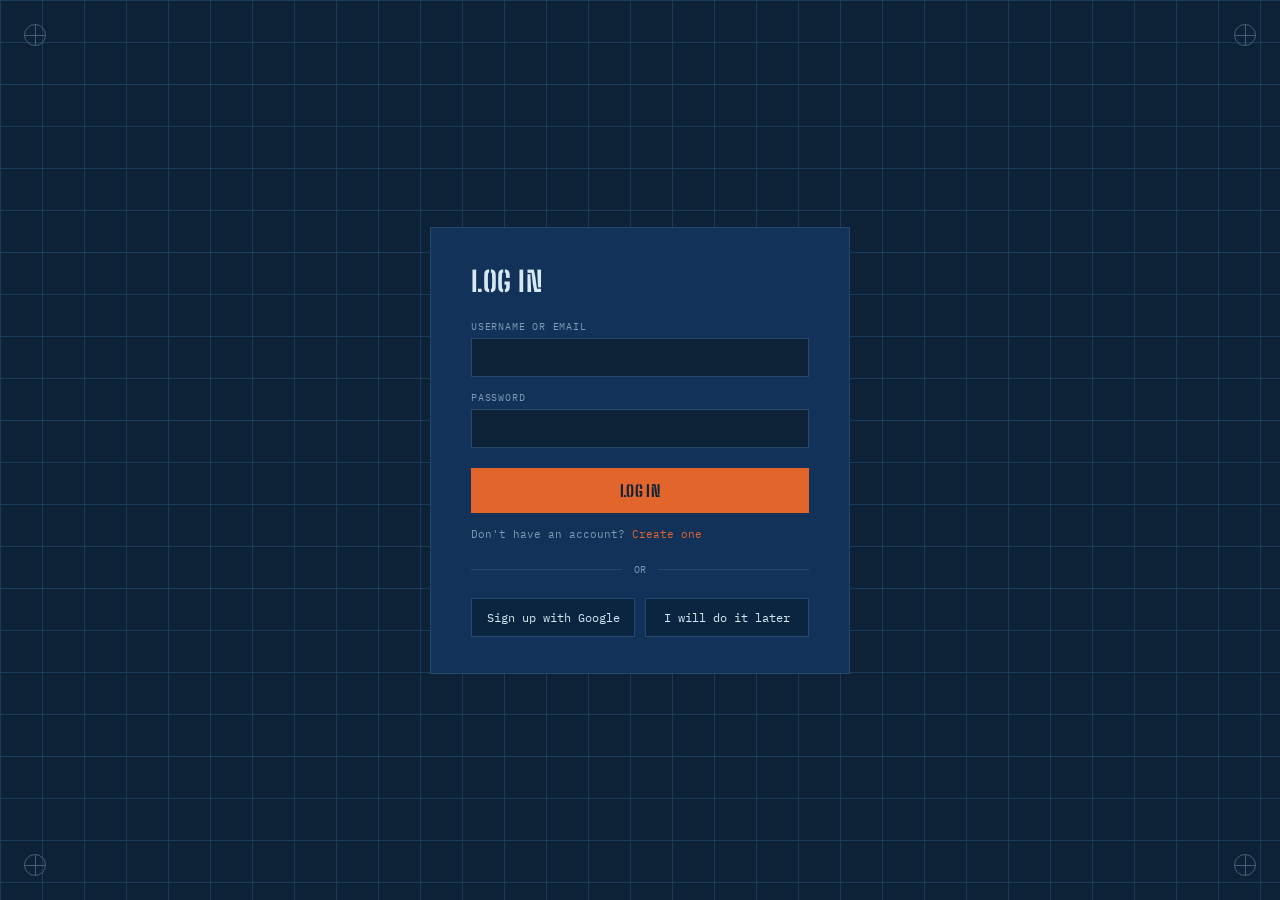
==== templates/login.html @ 5da2d02b "Ready for live deployment - updated app.py, requirements, templates, static files, and added new aut" ====
<!DOCTYPE html>
<html lang="en">
<head>
  <meta charset="UTF-8">
  <title>Log In — Star Chart Draft</title>

  <link rel="preconnect" href="https://fonts.googleapis.com">
  <link href="https://fonts.googleapis.com/css2?family=Big+Shoulders+Stencil+Text:wght@600;800&family=IBM+Plex+Mono:ital,wght@0,400;0,500;0,600;1,400&display=swap" rel="stylesheet">

  <style>
        :root{
      --ink:#0d2237;
      --sheet:#12325a;
      --sheet-2:#0b2440;
      --gridline:#26496e;
      --gridline-soft:#1a3a5c;
      --cyan:#d7e8f2;
      --cyan-dim:#7d9bb3;
      --grease:#e2652c;
      --grease-dim:#8a4526;
      --error:#e2652c;
    }
    *{ box-sizing:border-box; }
    body{
      margin:0; min-height:100vh;
      background:
        linear-gradient(var(--gridline-soft) 1px, transparent 1px),
        linear-gradient(90deg, var(--gridline-soft) 1px, transparent 1px),
        var(--ink);
      background-size:42px 42px;
      color:var(--cyan); font-family:'IBM Plex Mono', monospace;
      display:flex; align-items:center; justify-content:center;
      position:relative;
    }

    .reg-mark{
      position:absolute; width:22px; height:22px; opacity:.5;
      border:1px solid var(--cyan-dim); border-radius:50%;
    }
    .reg-mark::before, .reg-mark::after{ content:''; position:absolute; background:var(--cyan-dim); }
    .reg-mark::before{ width:100%; height:1px; top:50%; }
    .reg-mark::after{ width:1px; height:100%; left:50%; }
    .reg-tl{ top:24px; left:24px; }
    .reg-tr{ top:24px; right:24px; }
    .reg-bl{ bottom:24px; left:24px; }
    .reg-br{ bottom:24px; right:24px; }

    .card{
      width:420px; max-width:90vw; background:var(--sheet);
      border:1px solid var(--gridline); padding:36px 40px;
    }
    .card h1{
      font-family:'Big Shoulders Stencil Text', sans-serif; font-weight:800;
      text-transform:uppercase; letter-spacing:.02em; font-size:28px;
      margin:0 0 22px; color:var(--cyan);
    }
    label{
      display:block; font-size:10px; text-transform:uppercase; letter-spacing:.08em;
      color:var(--cyan-dim); margin:14px 0 5px;
    }
    label:first-of-type{ margin-top:0; }
    input[type=text], input[type=password], input[type=email]{
      width:100%; padding:10px 11px; background:var(--ink);
      border:1px solid var(--gridline); color:var(--cyan);
      font-family:'IBM Plex Mono', monospace; font-size:13px;
    }
    input:focus{ outline:none; border-color:var(--grease); }

    .error-line{
      display:none; margin-top:14px; padding:9px 11px;
      border:1px solid var(--error); color:var(--error); font-size:11px;
    }
    .error-line.show{ display:block; }

    .submit-btn{
      width:100%; margin-top:20px; padding:13px; border:none; cursor:pointer;
      background:var(--grease); color:var(--ink);
      font-family:'Big Shoulders Stencil Text', sans-serif; font-weight:800;
      font-size:16px; letter-spacing:.03em; text-transform:uppercase;
    }
    .submit-btn:hover{ background:#f07a44; }
    .submit-btn:disabled{ opacity:.5; cursor:wait; }

    .switch-line{ margin-top:14px; font-size:11px; color:var(--cyan-dim); text-align:left; }
    .switch-line a{ color:var(--grease); text-decoration:none; cursor:pointer; }
    .switch-line a:hover{ text-decoration:underline; }

    .divider{ display:flex; align-items:center; gap:12px; margin:22px 0; }
    .divider .line{ flex:1; height:1px; background:var(--gridline); }
    .divider span{ font-size:10px; color:var(--cyan-dim); text-transform:uppercase; }

    .google-btn, .guest-btn{
      width:100%; padding:11px; border:1px solid var(--gridline); background:var(--sheet-2);
      color:var(--cyan); font-family:'IBM Plex Mono',monospace; font-size:12px;
      cursor:pointer; display:flex; align-items:center; justify-content:center; gap:8px;
      text-decoration:none;
    }
    .google-btn:hover{ border-color:var(--grease-dim); }
    .guest-btn:hover{ border-color:var(--grease-dim); }
    .stack{ display:flex; gap:10px; margin-top:10px; }
    .stack > *{ flex:1; margin-top:0; }
  </style>
</head>
<body>

  <div class="reg-mark reg-tl"></div>
  <div class="reg-mark reg-tr"></div>
  <div class="reg-mark reg-bl"></div>
  <div class="reg-mark reg-br"></div>

  <div class="card">
    <h1 id="form-title">Create Account</h1>

    <form id="auth-form" onsubmit="event.preventDefault(); submitAuth();">
      <div id="register-fields">
        <label>First Name</label>
        <input type="text" id="first_name" autocomplete="given-name">

        <label>Last Name</label>
        <input type="text" id="last_name" autocomplete="family-name">
      </div>

      <label id="identifier-label">Email</label>
      <input type="text" id="identifier" autocomplete="username" required>

      <label>Password</label>
      <input type="password" id="password" autocomplete="current-password" required>

      <div class="error-line" id="error-line"></div>

      <button type="submit" class="submit-btn" id="submit-btn">Create Account</button>
    </form>

    <div class="switch-line" id="switch-line">
      Already have an account? <a onclick="setMode('login')">Log in</a>
    </div>

    <div class="divider"><div class="line"></div><span>or</span><div class="line"></div></div>

    <div class="stack">
      <a href="/login/google" class="google-btn">
        Sign up with Google
      </a>
      <a href="/" class="guest-btn">I will do it later</a>
    </div>
  </div>

<script>
  // ?mode=register opens the page directly in "create account" view
  let mode = new URLSearchParams(window.location.search).get('mode') === 'register' ? 'register' : 'login';

  function setMode(next){
    mode = next;
    const title = document.getElementById('form-title');
    const submitBtn = document.getElementById('submit-btn');
    const switchLine = document.getElementById('switch-line');
    const registerFields = document.getElementById('register-fields');
    const identifierLabel = document.getElementById('identifier-label');
    document.getElementById('error-line').classList.remove('show');

    if(mode === 'register'){
      title.textContent = 'Create Account';
      submitBtn.textContent = 'Create Account';
      identifierLabel.textContent = 'Email';
      registerFields.style.display = '';
      switchLine.innerHTML = 'Already have an account? <a onclick="setMode(\'login\')">Log in</a>';
    } else {
      title.textContent = 'Log In';
      submitBtn.textContent = 'Log In';
      identifierLabel.textContent = 'Username or Email';
      registerFields.style.display = 'none';
      switchLine.innerHTML = "Don't have an account? <a onclick=\"setMode('register')\">Create one</a>";
    }
  }

  function submitAuth(){
    const identifier = document.getElementById('identifier').value.trim();
    const password = document.getElementById('password').value;
    const errorLine = document.getElementById('error-line');
    const submitBtn = document.getElementById('submit-btn');
    errorLine.classList.remove('show');

    const formData = new FormData();
    let url;

    if(mode === 'register'){
      const firstName = document.getElementById('first_name').value.trim();
      if(!firstName || !identifier || !password){
        errorLine.textContent = 'First name, email, and password are required.';
        errorLine.classList.add('show');
        return;
      }
      url = '/register';
      formData.append('first_name', firstName);
      formData.append('last_name', document.getElementById('last_name').value.trim());
      formData.append('email', identifier);
      formData.append('password', password);
    } else {
      if(!identifier || !password){
        errorLine.textContent = 'Enter username/email and password.';
        errorLine.classList.add('show');
        return;
      }
      url = '/login';
      formData.append('username', identifier); // backend accepts both username and email in this field
      formData.append('password', password);
    }

    submitBtn.disabled = true;

    fetch(url, { method: 'POST', body: formData })
      .then(res => res.json())
      .then(data => {
        submitBtn.disabled = false;
        if(data.error){
          errorLine.textContent = data.error;
          errorLine.classList.add('show');
        } else {
          window.location.href = '/';
        }
      })
      .catch(() => {
        submitBtn.disabled = false;
        errorLine.textContent = 'Error connecting to server.';
        errorLine.classList.add('show');
      });
  }

  setMode(mode);
</script>
</body>
</html>
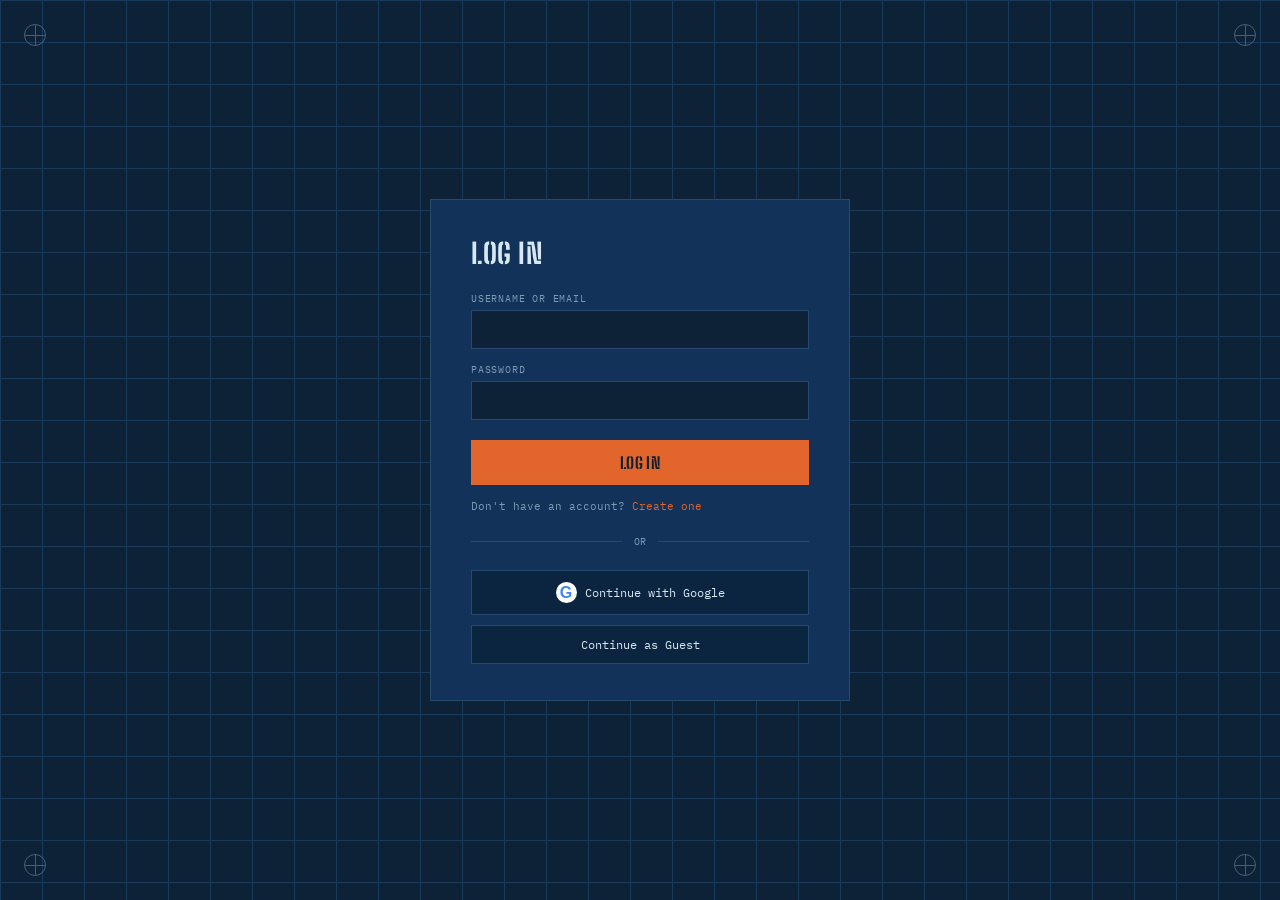
==== commit 991ead50: "Updated functions" ====
--- a/templates/login.html
+++ b/templates/login.html
@@ -2,13 +2,12 @@
 <html lang="en">
 <head>
   <meta charset="UTF-8">
+  <meta name="viewport" content="width=device-width, initial-scale=1">
   <title>Log In — Star Chart Draft</title>
-
   <link rel="preconnect" href="https://fonts.googleapis.com">
   <link href="https://fonts.googleapis.com/css2?family=Big+Shoulders+Stencil+Text:wght@600;800&family=IBM+Plex+Mono:ital,wght@0,400;0,500;0,600;1,400&display=swap" rel="stylesheet">
-
   <style>
-        :root{
+    :root{
       --ink:#0d2237;
       --sheet:#12325a;
       --sheet-2:#0b2440;
@@ -20,156 +19,109 @@
       --grease-dim:#8a4526;
       --error:#e2652c;
     }
-    *{ box-sizing:border-box; }
+    *{box-sizing:border-box}
     body{
-      margin:0; min-height:100vh;
-      background:
-        linear-gradient(var(--gridline-soft) 1px, transparent 1px),
-        linear-gradient(90deg, var(--gridline-soft) 1px, transparent 1px),
-        var(--ink);
+      margin:0;
+      min-height:100vh;
+      background:linear-gradient(var(--gridline-soft) 1px,transparent 1px),linear-gradient(90deg,var(--gridline-soft) 1px,transparent 1px),var(--ink);
       background-size:42px 42px;
-      color:var(--cyan); font-family:'IBM Plex Mono', monospace;
-      display:flex; align-items:center; justify-content:center;
+      color:var(--cyan);
+      font-family:'IBM Plex Mono',monospace;
+      display:flex;
+      align-items:center;
+      justify-content:center;
       position:relative;
+      padding:24px 0;
     }
-
-    .reg-mark{
-      position:absolute; width:22px; height:22px; opacity:.5;
-      border:1px solid var(--cyan-dim); border-radius:50%;
-    }
-    .reg-mark::before, .reg-mark::after{ content:''; position:absolute; background:var(--cyan-dim); }
-    .reg-mark::before{ width:100%; height:1px; top:50%; }
-    .reg-mark::after{ width:1px; height:100%; left:50%; }
-    .reg-tl{ top:24px; left:24px; }
-    .reg-tr{ top:24px; right:24px; }
-    .reg-bl{ bottom:24px; left:24px; }
-    .reg-br{ bottom:24px; right:24px; }
-
-    .card{
-      width:420px; max-width:90vw; background:var(--sheet);
-      border:1px solid var(--gridline); padding:36px 40px;
-    }
-    .card h1{
-      font-family:'Big Shoulders Stencil Text', sans-serif; font-weight:800;
-      text-transform:uppercase; letter-spacing:.02em; font-size:28px;
-      margin:0 0 22px; color:var(--cyan);
-    }
-    label{
-      display:block; font-size:10px; text-transform:uppercase; letter-spacing:.08em;
-      color:var(--cyan-dim); margin:14px 0 5px;
-    }
-    label:first-of-type{ margin-top:0; }
-    input[type=text], input[type=password], input[type=email]{
-      width:100%; padding:10px 11px; background:var(--ink);
-      border:1px solid var(--gridline); color:var(--cyan);
-      font-family:'IBM Plex Mono', monospace; font-size:13px;
-    }
-    input:focus{ outline:none; border-color:var(--grease); }
-
-    .error-line{
-      display:none; margin-top:14px; padding:9px 11px;
-      border:1px solid var(--error); color:var(--error); font-size:11px;
-    }
-    .error-line.show{ display:block; }
-
-    .submit-btn{
-      width:100%; margin-top:20px; padding:13px; border:none; cursor:pointer;
-      background:var(--grease); color:var(--ink);
-      font-family:'Big Shoulders Stencil Text', sans-serif; font-weight:800;
-      font-size:16px; letter-spacing:.03em; text-transform:uppercase;
-    }
-    .submit-btn:hover{ background:#f07a44; }
-    .submit-btn:disabled{ opacity:.5; cursor:wait; }
-
-    .switch-line{ margin-top:14px; font-size:11px; color:var(--cyan-dim); text-align:left; }
-    .switch-line a{ color:var(--grease); text-decoration:none; cursor:pointer; }
-    .switch-line a:hover{ text-decoration:underline; }
-
-    .divider{ display:flex; align-items:center; gap:12px; margin:22px 0; }
-    .divider .line{ flex:1; height:1px; background:var(--gridline); }
-    .divider span{ font-size:10px; color:var(--cyan-dim); text-transform:uppercase; }
-
-    .google-btn, .guest-btn{
-      width:100%; padding:11px; border:1px solid var(--gridline); background:var(--sheet-2);
-      color:var(--cyan); font-family:'IBM Plex Mono',monospace; font-size:12px;
-      cursor:pointer; display:flex; align-items:center; justify-content:center; gap:8px;
-      text-decoration:none;
-    }
-    .google-btn:hover{ border-color:var(--grease-dim); }
-    .guest-btn:hover{ border-color:var(--grease-dim); }
-    .stack{ display:flex; gap:10px; margin-top:10px; }
-    .stack > *{ flex:1; margin-top:0; }
+    .reg-mark{position:absolute;width:22px;height:22px;opacity:.5;border:1px solid var(--cyan-dim);border-radius:50%}
+    .reg-mark::before,.reg-mark::after{content:'';position:absolute;background:var(--cyan-dim)}
+    .reg-mark::before{width:100%;height:1px;top:50%}
+    .reg-mark::after{width:1px;height:100%;left:50%}
+    .reg-tl{top:24px;left:24px}
+    .reg-tr{top:24px;right:24px}
+    .reg-bl{bottom:24px;left:24px}
+    .reg-br{bottom:24px;right:24px}
+    .card{width:420px;max-width:90vw;background:var(--sheet);border:1px solid var(--gridline);padding:36px 40px}
+    .card h1{font-family:'Big Shoulders Stencil Text',sans-serif;font-weight:800;text-transform:uppercase;letter-spacing:.02em;font-size:28px;margin:0 0 22px;color:var(--cyan)}
+    label{display:block;font-size:10px;text-transform:uppercase;letter-spacing:.08em;color:var(--cyan-dim);margin:14px 0 5px}
+    input[type=text],input[type=password]{width:100%;padding:10px 11px;background:var(--ink);border:1px solid var(--gridline);color:var(--cyan);font-family:'IBM Plex Mono',monospace;font-size:13px}
+    input:focus{outline:none;border-color:var(--grease)}
+    .error-line{display:none;margin-top:14px;padding:9px 11px;border:1px solid var(--error);color:var(--error);font-size:11px;line-height:1.5}
+    .error-line.show{display:block}
+    .submit-btn{width:100%;margin-top:20px;padding:13px;border:none;cursor:pointer;background:var(--grease);color:var(--ink);font-family:'Big Shoulders Stencil Text',sans-serif;font-weight:800;font-size:16px;letter-spacing:.03em;text-transform:uppercase}
+    .submit-btn:hover{background:#f07a44}
+    .submit-btn:disabled{opacity:.5;cursor:wait}
+    .switch-line{margin-top:14px;font-size:11px;color:var(--cyan-dim);text-align:left}
+    .switch-line a{color:var(--grease);text-decoration:none;cursor:pointer}
+    .switch-line a:hover{text-decoration:underline}
+    .divider{display:flex;align-items:center;gap:12px;margin:22px 0}
+    .divider .line{flex:1;height:1px;background:var(--gridline)}
+    .divider span{font-size:10px;color:var(--cyan-dim);text-transform:uppercase}
+    .google-btn,.guest-btn{width:100%;padding:11px;border:1px solid var(--gridline);background:var(--sheet-2);color:var(--cyan);font-family:'IBM Plex Mono',monospace;font-size:12px;cursor:pointer;display:flex;align-items:center;justify-content:center;gap:8px;text-decoration:none}
+    .google-btn:hover,.guest-btn:hover{border-color:var(--grease-dim)}
+    .google-mark{font-family:Arial,sans-serif;font-size:16px;font-weight:700;color:#4285f4;background:#fff;border-radius:50%;width:21px;height:21px;display:inline-flex;align-items:center;justify-content:center}
+    .stack{display:flex;gap:10px;margin-top:10px}
+    .stack>*{flex:1;margin-top:0}
+    @media(max-width:480px){.card{padding:28px 22px}.reg-mark{display:none}}
   </style>
 </head>
 <body>
-
   <div class="reg-mark reg-tl"></div>
   <div class="reg-mark reg-tr"></div>
   <div class="reg-mark reg-bl"></div>
   <div class="reg-mark reg-br"></div>
-
   <div class="card">
-    <h1 id="form-title">Create Account</h1>
-
+    <h1 id="form-title">Log In</h1>
     <form id="auth-form" onsubmit="event.preventDefault(); submitAuth();">
-      <div id="register-fields">
-        <label>First Name</label>
+      <div id="register-fields" style="display:none">
+        <label for="first_name">First Name</label>
         <input type="text" id="first_name" autocomplete="given-name">
-
-        <label>Last Name</label>
+        <label for="last_name">Last Name</label>
         <input type="text" id="last_name" autocomplete="family-name">
       </div>
-
-      <label id="identifier-label">Email</label>
+      <label id="identifier-label" for="identifier">Username or Email</label>
       <input type="text" id="identifier" autocomplete="username" required>
-
-      <label>Password</label>
+      <label for="password">Password</label>
       <input type="password" id="password" autocomplete="current-password" required>
-
-      <div class="error-line" id="error-line"></div>
-
-      <button type="submit" class="submit-btn" id="submit-btn">Create Account</button>
+      <div class="error-line" id="error-line" role="alert" aria-live="polite"></div>
+      <button type="submit" class="submit-btn" id="submit-btn">Log In</button>
     </form>
-
-    <div class="switch-line" id="switch-line">
-      Already have an account? <a onclick="setMode('login')">Log in</a>
+    <div class="switch-line" id="switch-line">Don't have an account? <a onclick="setMode('register')">Create one</a></div>
+    <div class="divider"><div class="line"></div><span>or</span><div class="line"></div></div>
+    <div class="stack">
+      <a href="/login/google" class="google-btn"><span class="google-mark">G</span>Continue with Google</a>
     </div>
-
-    <div class="divider"><div class="line"></div><span>or</span><div class="line"></div></div>
-
     <div class="stack">
-      <a href="/login/google" class="google-btn">
-        Sign up with Google
-      </a>
-      <a href="/" class="guest-btn">I will do it later</a>
+      <a href="/" class="guest-btn">Continue as Guest</a>
     </div>
   </div>
-
 <script>
-  // ?mode=register opens the page directly in "create account" view
   let mode = new URLSearchParams(window.location.search).get('mode') === 'register' ? 'register' : 'login';
 
-  function setMode(next){
-    mode = next;
+  function setMode(nextMode){
+    mode = nextMode;
     const title = document.getElementById('form-title');
     const submitBtn = document.getElementById('submit-btn');
     const switchLine = document.getElementById('switch-line');
     const registerFields = document.getElementById('register-fields');
     const identifierLabel = document.getElementById('identifier-label');
-    document.getElementById('error-line').classList.remove('show');
-
+    const identifier = document.getElementById('identifier');
+    const errorLine = document.getElementById('error-line');
+    errorLine.classList.remove('show');
     if(mode === 'register'){
       title.textContent = 'Create Account';
       submitBtn.textContent = 'Create Account';
       identifierLabel.textContent = 'Email';
+      identifier.autocomplete = 'email';
       registerFields.style.display = '';
       switchLine.innerHTML = 'Already have an account? <a onclick="setMode(\'login\')">Log in</a>';
     } else {
       title.textContent = 'Log In';
       submitBtn.textContent = 'Log In';
       identifierLabel.textContent = 'Username or Email';
+      identifier.autocomplete = 'username';
       registerFields.style.display = 'none';
-      switchLine.innerHTML = "Don't have an account? <a onclick=\"setMode('register')\">Create one</a>";
+      switchLine.innerHTML = 'Don\'t have an account? <a onclick="setMode(\'register\')">Create one</a>';
     }
   }
 
@@ -179,7 +131,6 @@
     const errorLine = document.getElementById('error-line');
     const submitBtn = document.getElementById('submit-btn');
     errorLine.classList.remove('show');
-
     const formData = new FormData();
     let url;
 
@@ -202,14 +153,17 @@
         return;
       }
       url = '/login';
-      formData.append('username', identifier); // backend accepts both username and email in this field
+      formData.append('username', identifier);
       formData.append('password', password);
     }
 
     submitBtn.disabled = true;
-
-    fetch(url, { method: 'POST', body: formData })
-      .then(res => res.json())
+    fetch(url, {method:'POST', body:formData})
+      .then(async response => {
+        const data = await response.json();
+        if(!response.ok && !data.error) data.error = 'Request failed. Please try again.';
+        return data;
+      })
       .then(data => {
         submitBtn.disabled = false;
         if(data.error){
@@ -227,6 +181,18 @@
   }
 
   setMode(mode);
+  const authError = new URLSearchParams(window.location.search).get('auth_error');
+  const authErrors = {
+    google_unavailable: 'Google sign-in is not configured yet. Set GOOGLE_CLIENT_ID and GOOGLE_CLIENT_SECRET.',
+    google_email_unverified: 'Google could not verify this email address. Try another account.',
+    google_account_conflict: 'This Google account is linked to a different account.',
+    google_failed: 'Google sign-in could not be completed. Please try again.'
+  };
+  if(authError && authErrors[authError]){
+    const errorLine = document.getElementById('error-line');
+    errorLine.textContent = authErrors[authError];
+    errorLine.classList.add('show');
+  }
 </script>
 </body>
-</html>+</html>
